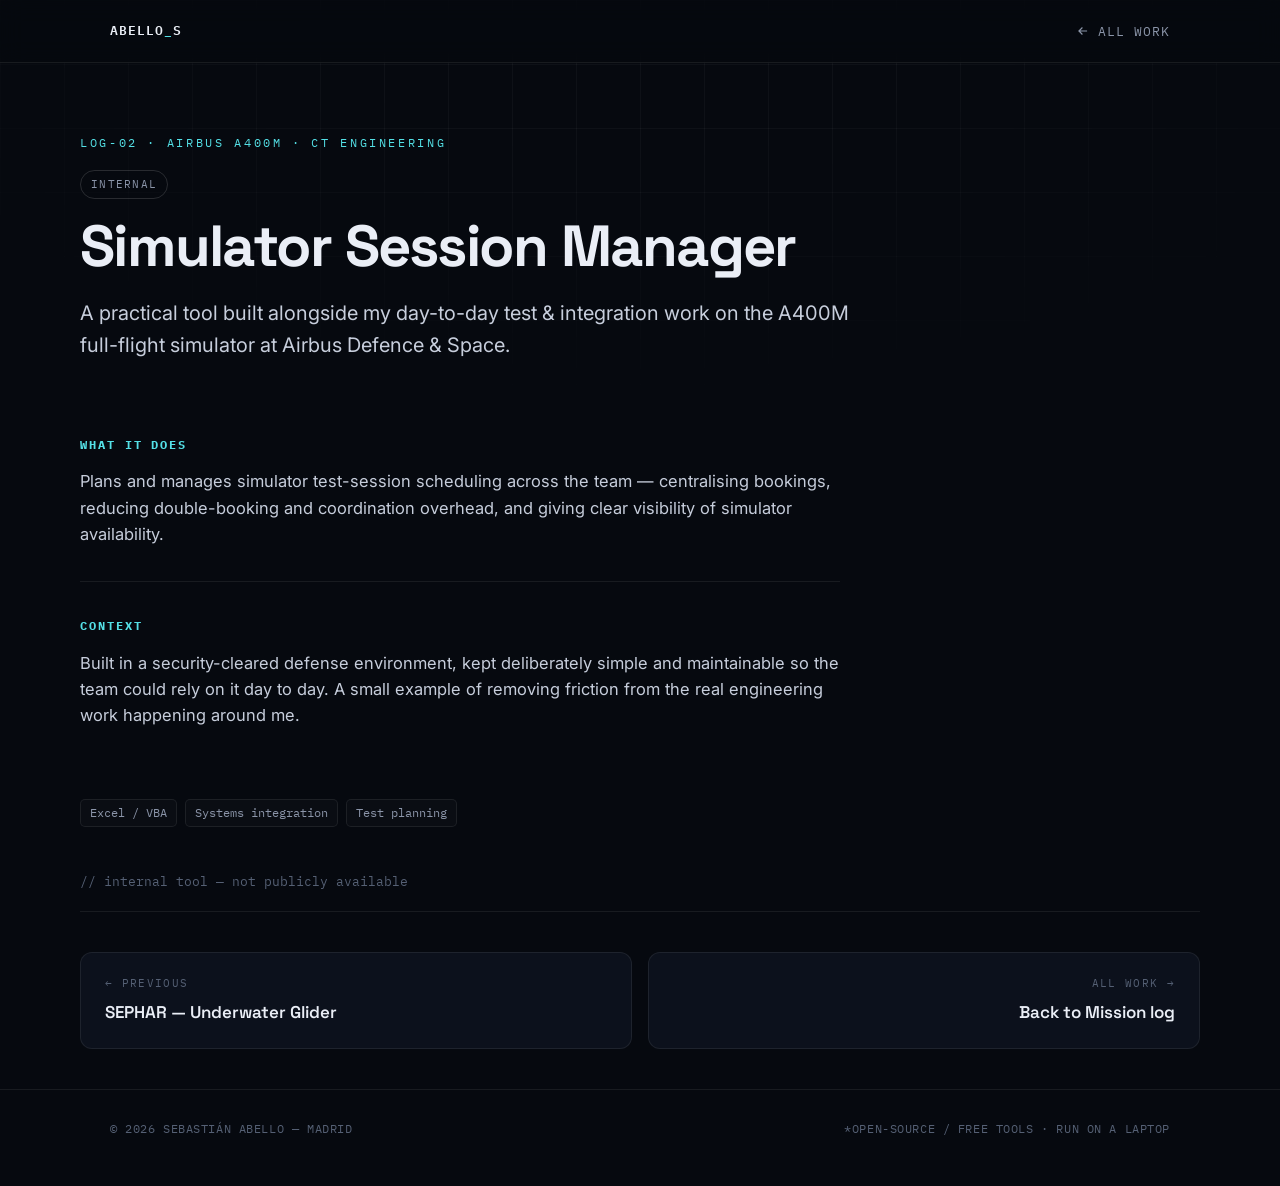
==== a400m-session-manager.html @ 8b0d1cc4 "V1.1 Quitar Open to work y actualizar datos de contacto." ====
<!DOCTYPE html>
<html lang="en">
<head>
<meta charset="UTF-8" />
<meta name="viewport" content="width=device-width, initial-scale=1.0" />
<title>Simulator Session Manager · Sebastián Abello</title>
<meta name="description" content="An internal tool for planning and managing A400M full-flight simulator test-session scheduling." />
<link rel="preconnect" href="https://fonts.googleapis.com" />
<link rel="preconnect" href="https://fonts.gstatic.com" crossorigin />
<link href="https://fonts.googleapis.com/css2?family=IBM+Plex+Mono:wght@400;500;600&family=Inter:wght@400;500;600&family=Space+Grotesk:wght@500;600;700&display=swap" rel="stylesheet" />
<link rel="stylesheet" href="style.css" />
</head>
<body>

<header class="bar">
  <div class="wrap">
    <a class="brand" href="index.html">ABELLO<b>_</b>S</a>
    <a class="back-link" href="index.html#work">
      <svg viewBox="0 0 24 24" fill="none" stroke="currentColor" stroke-width="2"><path d="M19 12H5M11 6l-6 6 6 6"/></svg>All work
    </a>
  </div>
</header>

<main>
<div class="pp wrap">
  <span class="eyebrow">LOG-02 · Airbus A400M · CT Engineering</span>
  <span class="badge int pp-badge">Internal</span>
  <h1>Simulator Session Manager</h1>
  <p class="pp-lead">A practical tool built alongside my day-to-day test &amp; integration work on the A400M full-flight simulator at Airbus Defence &amp; Space.</p>

  <div class="pp-body">
    <div class="pp-sec">
      <h4>What it does</h4>
      <p>Plans and manages simulator test-session scheduling across the team — centralising bookings, reducing double-booking and coordination overhead, and giving clear visibility of simulator availability.</p>
    </div>
    <div class="pp-sec">
      <h4>Context</h4>
      <p>Built in a security-cleared defense environment, kept deliberately simple and maintainable so the team could rely on it day to day. A small example of removing friction from the real engineering work happening around me.</p>
    </div>
  </div>

  <div class="pp-stack">
    <span class="chip">Excel / VBA</span><span class="chip">Systems integration</span><span class="chip">Test planning</span>
  </div>

  <div class="pp-actions">
    <span class="pp-note">// internal tool — not publicly available</span>
  </div>

  <div class="pp-nav">
    <a href="sephar.html"><div class="dir">← Previous</div><div class="nm">SEPHAR — Underwater Glider</div></a>
    <a class="next" href="index.html#work"><div class="dir">All work →</div><div class="nm">Back to Mission log</div></a>
  </div>
</div>
</main>

<footer>
  <div class="wrap"><span>© 2026 SEBASTIÁN ABELLO — MADRID</span><span>*OPEN-SOURCE / FREE TOOLS · RUN ON A LAPTOP</span></div>
</footer>

<script src="app.js"></script>
</body>
</html>
---- style.css ----
:root{
  --void:#06090F;--panel:#0C111C;--panel-2:#111827;
  --ink:#EAEEF6;--muted:#8B95A9;--faint:#556074;
  --line:rgba(255,255,255,0.075);--line-2:rgba(255,255,255,0.14);
  --cyan:#54E0E6;--cyan-dim:#2C9DA3;--cyan-soft:rgba(84,224,230,0.10);--amber:#F2B45C;
  --disp:'Space Grotesk',sans-serif;--body:'Inter',system-ui,sans-serif;--mono:'IBM Plex Mono',ui-monospace,monospace;
  --maxw:1120px;
}
*{box-sizing:border-box;}
html{scroll-behavior:smooth;}
body{margin:0;background:var(--void);color:var(--ink);font-family:var(--body);line-height:1.6;-webkit-font-smoothing:antialiased;overflow-x:hidden;}
a{color:inherit;}
::selection{background:var(--cyan);color:#04121a;}
:focus-visible{outline:2px solid var(--cyan);outline-offset:3px;}
.wrap{max-width:var(--maxw);margin:0 auto;padding:0 30px;}
.eyebrow{font-family:var(--mono);font-size:12px;letter-spacing:0.22em;text-transform:uppercase;color:var(--cyan);}

body::before{content:"";position:fixed;inset:0;z-index:0;pointer-events:none;
  background-image:linear-gradient(var(--line) 1px,transparent 1px),linear-gradient(90deg,var(--line) 1px,transparent 1px);
  background-size:64px 64px;
  -webkit-mask-image:radial-gradient(ellipse 90% 60% at 50% 0%,#000 25%,transparent 78%);
  mask-image:radial-gradient(ellipse 90% 60% at 50% 0%,#000 25%,transparent 78%);opacity:0.5;}
main,header,footer{position:relative;z-index:1;}

/* top bar */
header.bar{position:sticky;top:0;z-index:30;background:rgba(6,9,15,0.72);backdrop-filter:blur(12px);border-bottom:1px solid var(--line);}
.bar .wrap{display:flex;align-items:center;justify-content:space-between;height:62px;gap:16px;}
.brand{font-family:var(--mono);font-size:13px;font-weight:600;letter-spacing:0.08em;color:var(--ink);text-decoration:none;}
.brand b{color:var(--cyan);}
.bar nav{margin-left:auto;}
.bar nav a{font-family:var(--mono);font-size:12.5px;letter-spacing:0.08em;text-transform:uppercase;text-decoration:none;color:var(--muted);margin-left:26px;transition:color .15s;}
.bar nav a:hover{color:var(--ink);}
.status-pill{display:inline-flex;align-items:center;gap:8px;font-family:var(--mono);font-size:11px;letter-spacing:0.12em;text-transform:uppercase;color:var(--cyan);border:1px solid var(--cyan-dim);border-radius:100px;padding:5px 11px;}
.status-pill i{width:6px;height:6px;border-radius:50%;background:var(--cyan);animation:pulse 2.4s infinite;}
@keyframes pulse{0%{box-shadow:0 0 0 0 rgba(84,224,230,.5);}70%{box-shadow:0 0 0 7px rgba(84,224,230,0);}100%{box-shadow:0 0 0 0 rgba(84,224,230,0);}}
@media(max-width:680px){.bar nav{display:none;}}
.back-link{font-family:var(--mono);font-size:12.5px;letter-spacing:0.08em;text-transform:uppercase;text-decoration:none;color:var(--muted);display:inline-flex;align-items:center;gap:8px;transition:color .15s;}
.back-link:hover{color:var(--cyan);}
.back-link svg{width:14px;height:14px;}

/* hero */
.hero{position:relative;min-height:clamp(560px,82vh,780px);display:flex;align-items:center;border-bottom:1px solid var(--line);overflow:hidden;}
#traj{position:absolute;inset:-30px;width:calc(100% + 60px);height:calc(100% + 60px);z-index:0;transition:transform .18s ease-out;}
.hero .wrap{position:relative;z-index:2;width:100%;padding:60px 30px;}
.hero .eyebrow{display:block;margin-bottom:24px;}
.hero h1{font-family:var(--disp);font-weight:700;letter-spacing:-0.03em;font-size:clamp(48px,9vw,112px);line-height:0.92;margin:0 0 24px;}
.hero h1 .l2{color:var(--muted);}
.hero .role{font-size:clamp(16px,2.2vw,20px);color:var(--muted);max-width:50ch;margin:0 0 30px;}
.hero .role b{color:var(--ink);font-weight:600;}
.readout{display:flex;flex-wrap:wrap;gap:0 34px;margin:0 0 34px;border-top:1px solid var(--line);padding-top:18px;max-width:640px;}
.ro{padding:2px 0;}
.ro .k{font-family:var(--mono);font-size:10.5px;letter-spacing:0.14em;text-transform:uppercase;color:var(--faint);}
.ro .v{font-family:var(--mono);font-size:17px;font-weight:500;color:var(--cyan);min-width:6ch;display:inline-block;}
.cta{display:flex;flex-wrap:wrap;gap:12px;}
.btn{display:inline-flex;align-items:center;gap:8px;font-family:var(--mono);font-weight:500;font-size:13px;letter-spacing:0.05em;text-transform:uppercase;text-decoration:none;padding:12px 20px;border-radius:7px;border:1px solid var(--line-2);color:var(--ink);background:rgba(255,255,255,0.02);transition:border-color .16s,background .16s,transform .16s;cursor:pointer;}
.btn:hover{border-color:var(--cyan);transform:translateY(-1px);}
.btn.primary{background:var(--cyan);color:#04121a;border-color:var(--cyan);font-weight:600;}
.btn.primary:hover{background:#6cebf0;}
.btn svg{width:15px;height:15px;}

/* sections */
section{padding:88px 0;border-bottom:1px solid var(--line);}
.sec-head{display:flex;align-items:center;gap:16px;margin-bottom:44px;}
.sec-head .tag{font-family:var(--mono);font-size:12px;color:var(--cyan);letter-spacing:0.1em;}
.sec-head h2{font-family:var(--disp);font-weight:600;font-size:clamp(26px,3.4vw,38px);letter-spacing:-0.02em;margin:0;}
.sec-head .rule{flex:1;height:1px;background:var(--line);}
.reveal{opacity:0;transform:translateY(18px);transition:opacity .7s ease,transform .7s ease;}
.reveal.in{opacity:1;transform:none;}

/* about */
.about-grid{display:grid;grid-template-columns:1.15fr .85fr;gap:52px;}
@media(max-width:800px){.about-grid{grid-template-columns:1fr;gap:32px;}}
.about-grid p{font-size:17px;color:#C7CEDC;margin:0 0 18px;}
.about-grid p:last-child{margin:0;}
.about-grid p b{color:var(--ink);}
.sys{border:1px solid var(--line);border-radius:12px;background:var(--panel);overflow:hidden;}
.sys .sys-h{font-family:var(--mono);font-size:11px;letter-spacing:0.14em;text-transform:uppercase;color:var(--faint);padding:12px 18px;border-bottom:1px solid var(--line);}
.sys dl{margin:0;padding:6px 18px 14px;}
.sys .row{display:flex;justify-content:space-between;gap:14px;padding:11px 0;border-bottom:1px solid var(--line);}
.sys .row:last-child{border-bottom:none;}
.sys dt{font-family:var(--mono);font-size:11px;letter-spacing:0.08em;text-transform:uppercase;color:var(--faint);}
.sys dd{margin:0;text-align:right;font-size:14px;color:var(--ink);font-weight:500;}
.sys dd .amber{color:var(--amber);}

/* filters */
.filters{display:flex;flex-wrap:wrap;gap:8px;margin:-16px 0 30px;}
.chip-btn{font-family:var(--mono);font-size:11.5px;letter-spacing:0.1em;text-transform:uppercase;color:var(--muted);border:1px solid var(--line);background:transparent;border-radius:100px;padding:7px 15px;cursor:pointer;transition:.15s;}
.chip-btn:hover{color:var(--ink);border-color:var(--line-2);}
.chip-btn.active{color:#04121a;background:var(--cyan);border-color:var(--cyan);font-weight:600;}

/* project cards (real links) */
.log{display:block;text-decoration:none;color:inherit;border:1px solid var(--line);border-radius:14px;background:var(--panel);margin-bottom:20px;overflow:hidden;transition:border-color .18s,background .18s,transform .18s,box-shadow .18s;position:relative;}
.log:hover{border-color:var(--cyan-dim);background:var(--panel-2);transform:translateY(-2px);box-shadow:0 12px 44px -22px rgba(84,224,230,.5);}
.log.hide{display:none;}
.log.ghost{border-style:dashed;background:transparent;cursor:default;opacity:0.7;}
.log.ghost:hover{transform:none;box-shadow:none;border-color:var(--line-2);background:transparent;}
.log.ghost h3{color:var(--muted);}
.log.ghost .log-f{border-top-color:var(--line);}
.log-h{display:flex;justify-content:space-between;align-items:flex-start;gap:20px;padding:26px 30px 0;flex-wrap:wrap;}
.log-h .idx{font-family:var(--mono);font-size:12px;color:var(--cyan);letter-spacing:0.1em;}
.log-h h3{font-family:var(--disp);font-weight:600;font-size:clamp(20px,2.6vw,26px);letter-spacing:-0.01em;margin:8px 0 0;}
.badge{font-family:var(--mono);font-size:10.5px;letter-spacing:0.12em;text-transform:uppercase;padding:5px 10px;border-radius:100px;white-space:nowrap;border:1px solid transparent;}
.badge.done{color:var(--cyan);border-color:var(--cyan-dim);background:var(--cyan-soft);}
.badge.wip{color:var(--amber);border-color:rgba(242,180,92,.4);background:rgba(242,180,92,.08);}
.badge.int{color:var(--muted);border-color:var(--line-2);}
.log p.desc{color:#BFC7D6;font-size:15.5px;padding:16px 30px 0;margin:0;max-width:70ch;}
.metrics{display:flex;flex-wrap:wrap;gap:0;padding:22px 30px 0;}
.m{padding-right:30px;}
.m .v{font-family:var(--mono);font-size:22px;font-weight:600;color:var(--ink);letter-spacing:-0.01em;}
.m .v .u{color:var(--cyan);font-size:14px;}
.m .k{font-family:var(--mono);font-size:10.5px;letter-spacing:0.1em;text-transform:uppercase;color:var(--faint);margin-top:4px;}
.log-f{display:flex;justify-content:space-between;align-items:center;gap:16px;flex-wrap:wrap;padding:22px 30px 24px;margin-top:22px;border-top:1px solid var(--line);}
.stack{display:flex;flex-wrap:wrap;gap:7px;}
.chip{font-family:var(--mono);font-size:11.5px;color:var(--muted);border:1px solid var(--line);border-radius:5px;padding:4px 9px;background:rgba(255,255,255,0.02);}
.open-cue{font-family:var(--mono);font-size:12.5px;letter-spacing:0.06em;text-transform:uppercase;color:var(--cyan);display:inline-flex;align-items:center;gap:7px;white-space:nowrap;}
.open-cue svg{width:14px;height:14px;transition:transform .18s;}
.log:hover .open-cue svg{transform:translateX(3px);}

/* contact */
#contact{border-bottom:none;}
.c-grid{display:grid;grid-template-columns:1.1fr 1fr;gap:52px;align-items:start;}
@media(max-width:800px){.c-grid{grid-template-columns:1fr;gap:30px;}}
.c-grid h2{font-family:var(--disp);font-weight:700;font-size:clamp(30px,4.6vw,48px);letter-spacing:-0.03em;line-height:1;margin:0 0 18px;}
.c-grid h2 .cy{color:var(--cyan);}
.c-grid p{color:var(--muted);font-size:17px;margin:0;max-width:38ch;}
.links{border-top:1px solid var(--line);}
.lrow{display:flex;justify-content:space-between;align-items:center;padding:17px 0;border-bottom:1px solid var(--line);text-decoration:none;transition:padding-left .16s;}
.lrow:hover{padding-left:8px;}
.lrow .k{font-family:var(--disp);font-weight:600;font-size:17px;}
.lrow .v{font-family:var(--mono);font-size:12.5px;color:var(--muted);}
.lrow:hover .v{color:var(--cyan);}

footer{padding:30px 0 48px;border-top:1px solid var(--line);}
footer .wrap{display:flex;justify-content:space-between;gap:14px;flex-wrap:wrap;font-family:var(--mono);font-size:11.5px;color:var(--faint);letter-spacing:0.05em;}

/* ---------- project detail page ---------- */
.pp{padding:70px 0 40px;}
.pp .eyebrow{display:block;margin-bottom:18px;}
.pp-badge{margin-bottom:18px;display:inline-block;}
.pp h1{font-family:var(--disp);font-weight:700;font-size:clamp(32px,5.5vw,58px);letter-spacing:-0.03em;line-height:1;margin:0 0 22px;max-width:20ch;}
.pp-lead{font-size:clamp(17px,2.2vw,20px);color:#C7CEDC;max-width:60ch;margin:0 0 40px;}
.pp-specs{display:grid;grid-template-columns:repeat(6,1fr);gap:1px;background:var(--line);border:1px solid var(--line);border-radius:12px;overflow:hidden;margin:0 0 50px;}
@media(max-width:820px){.pp-specs{grid-template-columns:repeat(3,1fr);}}
@media(max-width:460px){.pp-specs{grid-template-columns:repeat(2,1fr);}}
.pp-spec{background:var(--panel);padding:18px 16px;}
.pp-spec .v{font-family:var(--mono);font-size:20px;font-weight:600;color:var(--ink);letter-spacing:-0.01em;}
.pp-spec .v .u{color:var(--cyan);font-size:13px;}
.pp-spec .k{font-family:var(--mono);font-size:10px;letter-spacing:0.08em;text-transform:uppercase;color:var(--faint);margin-top:5px;}
.pp-body{display:grid;grid-template-columns:1fr;gap:0;max-width:760px;}
.pp-sec{padding:34px 0;border-top:1px solid var(--line);}
.pp-sec:first-child{border-top:none;}
.pp-sec h4{font-family:var(--mono);font-size:12px;letter-spacing:0.16em;text-transform:uppercase;color:var(--cyan);margin:0 0 14px;}
.pp-sec p{font-size:16.5px;color:#C6CDDB;margin:0;}
.pp-sec ul{margin:0;padding:0;list-style:none;}
.pp-sec li{font-size:16px;color:#C6CDDB;padding:11px 0 11px 24px;position:relative;border-bottom:1px solid var(--line);}
.pp-sec li:last-child{border-bottom:none;}
.pp-sec li::before{content:"▸";position:absolute;left:0;color:var(--cyan);}
.pp-stack{display:flex;flex-wrap:wrap;gap:8px;margin:36px 0 0;}
.pp-actions{display:flex;flex-wrap:wrap;gap:12px;margin:44px 0 0;align-items:center;}
.pp-note{font-family:var(--mono);font-size:12.5px;color:var(--faint);}

/* prev / next nav */
.pp-nav{display:grid;grid-template-columns:1fr 1fr;gap:16px;border-top:1px solid var(--line);margin-top:20px;padding-top:40px;}
@media(max-width:640px){.pp-nav{grid-template-columns:1fr;}}
.pp-nav a{text-decoration:none;border:1px solid var(--line);border-radius:12px;padding:22px 24px;background:var(--panel);transition:border-color .16s,background .16s;}
.pp-nav a:hover{border-color:var(--cyan-dim);background:var(--panel-2);}
.pp-nav .dir{font-family:var(--mono);font-size:11px;letter-spacing:0.12em;text-transform:uppercase;color:var(--faint);}
.pp-nav .nm{font-family:var(--disp);font-weight:600;font-size:17px;margin-top:6px;color:var(--ink);}
.pp-nav .next{text-align:right;}

@media(prefers-reduced-motion:reduce){
  *{animation:none!important;transition:none!important;scroll-behavior:auto!important;}
  .reveal{opacity:1;transform:none;}
}
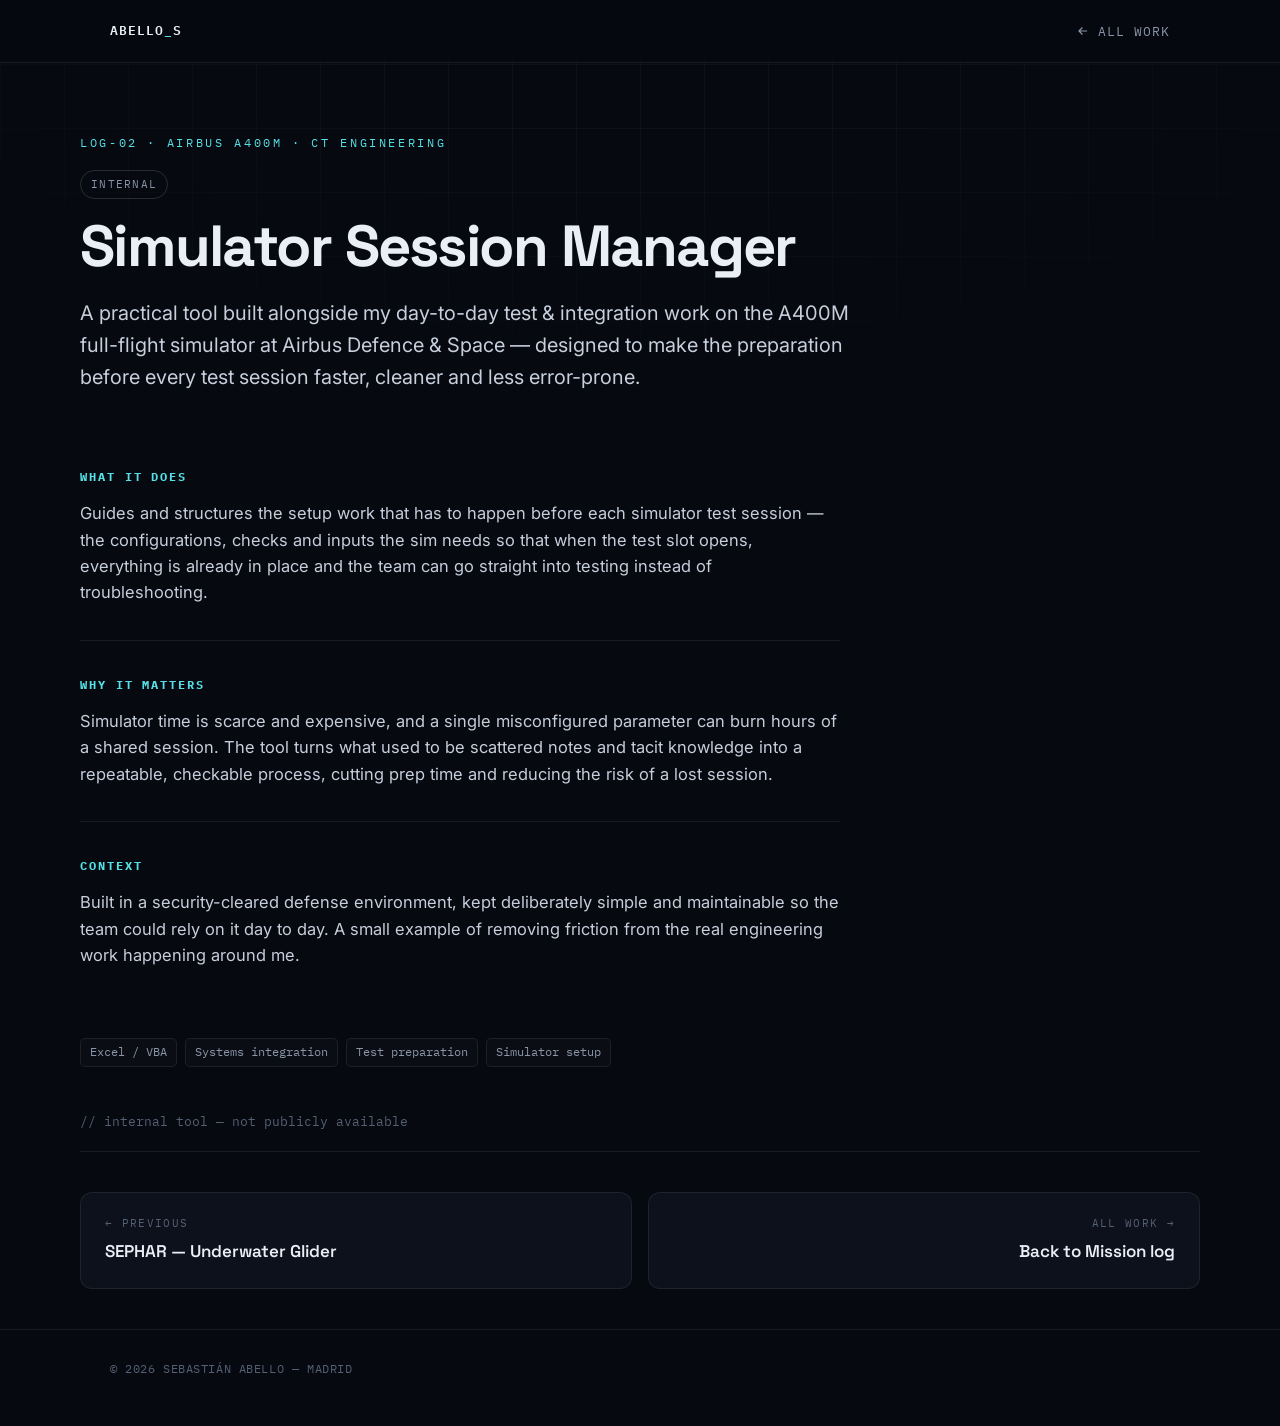
==== commit 2e62ea65: "V1.4 Actualizacion de proyecto Simulator Manager" ====
--- a/a400m-session-manager.html
+++ b/a400m-session-manager.html
@@ -4,7 +4,7 @@
 <meta charset="UTF-8" />
 <meta name="viewport" content="width=device-width, initial-scale=1.0" />
 <title>Simulator Session Manager · Sebastián Abello</title>
-<meta name="description" content="An internal tool for planning and managing A400M full-flight simulator test-session scheduling." />
+<meta name="description" content="Internal tool that streamlines the preparation and setup of A400M full-flight simulator test sessions, so every configuration is right before the test window opens." />
 <link rel="preconnect" href="https://fonts.googleapis.com" />
 <link rel="preconnect" href="https://fonts.gstatic.com" crossorigin />
 <link href="https://fonts.googleapis.com/css2?family=IBM+Plex+Mono:wght@400;500;600&family=Inter:wght@400;500;600&family=Space+Grotesk:wght@500;600;700&display=swap" rel="stylesheet" />
@@ -26,12 +26,16 @@
   <span class="eyebrow">LOG-02 · Airbus A400M · CT Engineering</span>
   <span class="badge int pp-badge">Internal</span>
   <h1>Simulator Session Manager</h1>
-  <p class="pp-lead">A practical tool built alongside my day-to-day test &amp; integration work on the A400M full-flight simulator at Airbus Defence &amp; Space.</p>
+  <p class="pp-lead">A practical tool built alongside my day-to-day test &amp; integration work on the A400M full-flight simulator at Airbus Defence &amp; Space — designed to make the preparation before every test session faster, cleaner and less error-prone.</p>
 
   <div class="pp-body">
     <div class="pp-sec">
       <h4>What it does</h4>
-      <p>Plans and manages simulator test-session scheduling across the team — centralising bookings, reducing double-booking and coordination overhead, and giving clear visibility of simulator availability.</p>
+      <p>Guides and structures the setup work that has to happen before each simulator test session — the configurations, checks and inputs the sim needs so that when the test slot opens, everything is already in place and the team can go straight into testing instead of troubleshooting.</p>
+    </div>
+    <div class="pp-sec">
+      <h4>Why it matters</h4>
+      <p>Simulator time is scarce and expensive, and a single misconfigured parameter can burn hours of a shared session. The tool turns what used to be scattered notes and tacit knowledge into a repeatable, checkable process, cutting prep time and reducing the risk of a lost session.</p>
     </div>
     <div class="pp-sec">
       <h4>Context</h4>
@@ -40,7 +44,7 @@
   </div>
 
   <div class="pp-stack">
-    <span class="chip">Excel / VBA</span><span class="chip">Systems integration</span><span class="chip">Test planning</span>
+    <span class="chip">Excel / VBA</span><span class="chip">Systems integration</span><span class="chip">Test preparation</span><span class="chip">Simulator setup</span>
   </div>
 
   <div class="pp-actions">
@@ -55,7 +59,7 @@
 </main>
 
 <footer>
-  <div class="wrap"><span>© 2026 SEBASTIÁN ABELLO — MADRID</span><span>*OPEN-SOURCE / FREE TOOLS · RUN ON A LAPTOP</span></div>
+  <div class="wrap"><span>© 2026 SEBASTIÁN ABELLO — MADRID</span></div>
 </footer>
 
 <script src="app.js"></script>
--- a/style.css
+++ b/style.css
@@ -139,7 +139,7 @@
 .pp-badge{margin-bottom:18px;display:inline-block;}
 .pp h1{font-family:var(--disp);font-weight:700;font-size:clamp(32px,5.5vw,58px);letter-spacing:-0.03em;line-height:1;margin:0 0 22px;max-width:20ch;}
 .pp-lead{font-size:clamp(17px,2.2vw,20px);color:#C7CEDC;max-width:60ch;margin:0 0 40px;}
-.pp-specs{display:grid;grid-template-columns:repeat(6,1fr);gap:1px;background:var(--line);border:1px solid var(--line);border-radius:12px;overflow:hidden;margin:0 0 50px;}
+.pp-specs{display:grid;grid-template-columns:repeat(5,1fr);gap:1px;background:var(--line);border:1px solid var(--line);border-radius:12px;overflow:hidden;margin:0 0 50px;}
 @media(max-width:820px){.pp-specs{grid-template-columns:repeat(3,1fr);}}
 @media(max-width:460px){.pp-specs{grid-template-columns:repeat(2,1fr);}}
 .pp-spec{background:var(--panel);padding:18px 16px;}
@@ -155,6 +155,12 @@
 .pp-sec li{font-size:16px;color:#C6CDDB;padding:11px 0 11px 24px;position:relative;border-bottom:1px solid var(--line);}
 .pp-sec li:last-child{border-bottom:none;}
 .pp-sec li::before{content:"▸";position:absolute;left:0;color:var(--cyan);}
+.pp-figure{display:block;width:100%;max-width:760px;margin:0 0 40px;padding:0;border:1px solid var(--line);border-radius:14px;overflow:hidden;background:var(--panel);font-size:0;line-height:0;}
+.pp-figure-img{display:block;width:100%;margin:0;padding:0;background:#EEF1F5;font-size:0;line-height:0;}
+.pp-figure-img img{display:block;width:100%;max-width:100%;height:auto;margin:0;padding:0;border:0;}
+.pp-figure-cap{display:block;width:100%;box-sizing:border-box;font-family:var(--mono);font-size:11px;line-height:1.5;letter-spacing:0.14em;text-transform:uppercase;color:var(--faint);padding:12px 18px;background:var(--panel);border-top:1px solid var(--line);}
+.pp-figure-cap b{color:var(--cyan);font-weight:500;margin-right:8px;}
+.pp-sec .pp-figure{margin-top:20px;}
 .pp-stack{display:flex;flex-wrap:wrap;gap:8px;margin:36px 0 0;}
 .pp-actions{display:flex;flex-wrap:wrap;gap:12px;margin:44px 0 0;align-items:center;}
 .pp-note{font-family:var(--mono);font-size:12.5px;color:var(--faint);}
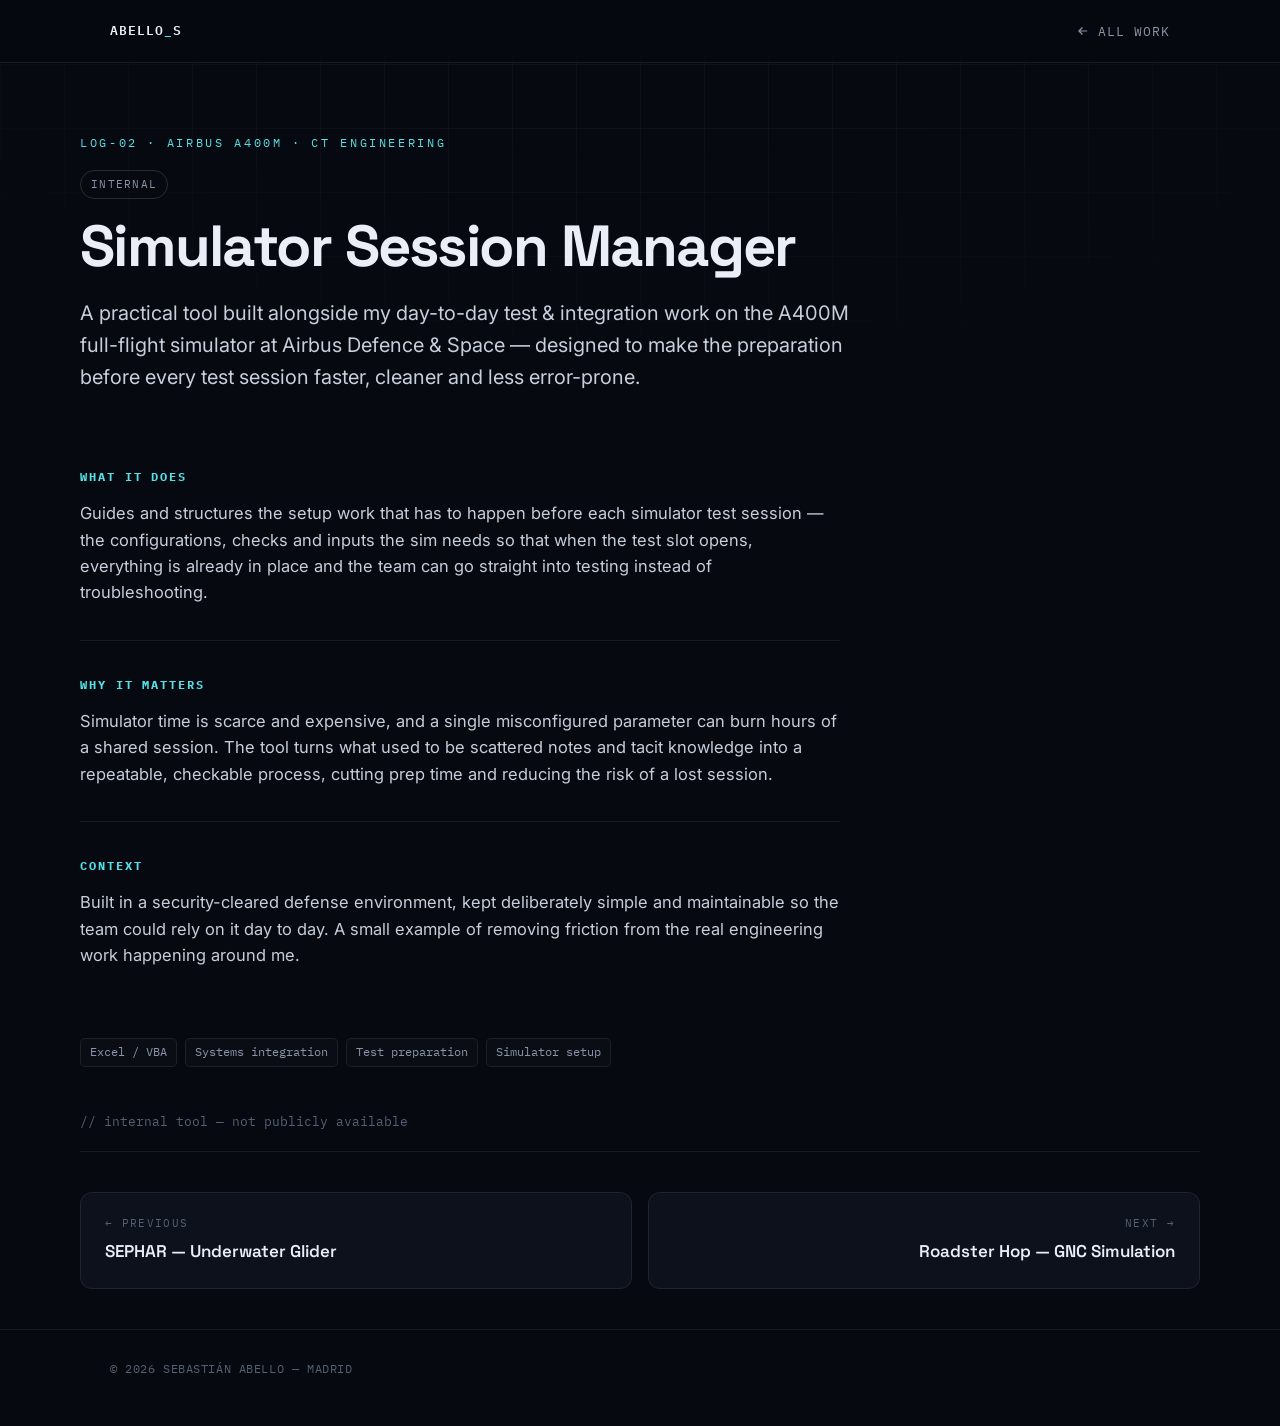
==== commit aab0a4e2: "Add Roadster Hop project" ====
--- a/a400m-session-manager.html
+++ b/a400m-session-manager.html
@@ -53,7 +53,7 @@
 
   <div class="pp-nav">
     <a href="sephar.html"><div class="dir">← Previous</div><div class="nm">SEPHAR — Underwater Glider</div></a>
-    <a class="next" href="index.html#work"><div class="dir">All work →</div><div class="nm">Back to Mission log</div></a>
+    <a class="next" href="roadster-hop.html"><div class="dir">Next →</div><div class="nm">Roadster Hop — GNC Simulation</div></a>
   </div>
 </div>
 </main>
--- a/style.css
+++ b/style.css
@@ -161,6 +161,8 @@
 .pp-figure-cap{display:block;width:100%;box-sizing:border-box;font-family:var(--mono);font-size:11px;line-height:1.5;letter-spacing:0.14em;text-transform:uppercase;color:var(--faint);padding:12px 18px;background:var(--panel);border-top:1px solid var(--line);}
 .pp-figure-cap b{color:var(--cyan);font-weight:500;margin-right:8px;}
 .pp-sec .pp-figure{margin-top:20px;}
+.pp-figure-img.dark{background:#000;}
+.pp-figure-img video{display:block;width:100%;height:auto;margin:0;padding:0;border:0;}
 .pp-stack{display:flex;flex-wrap:wrap;gap:8px;margin:36px 0 0;}
 .pp-actions{display:flex;flex-wrap:wrap;gap:12px;margin:44px 0 0;align-items:center;}
 .pp-note{font-family:var(--mono);font-size:12.5px;color:var(--faint);}
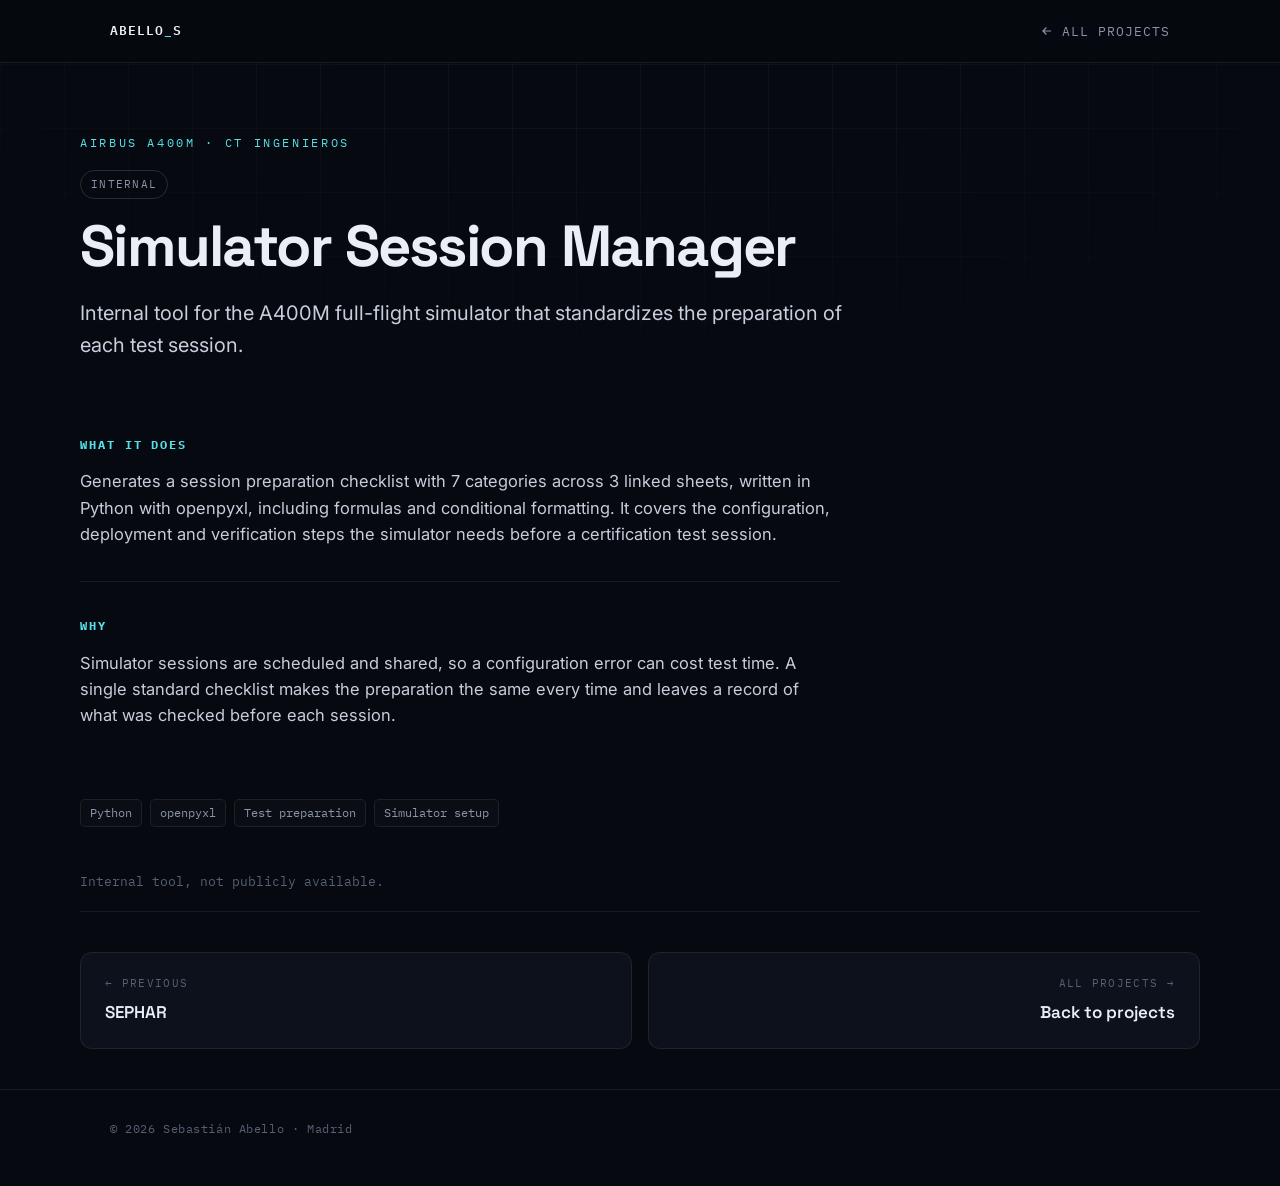
==== commit 80672746: "Rewrite site copy, add openLodestar, updated CV, full-width hero media" ====
--- a/a400m-session-manager.html
+++ b/a400m-session-manager.html
@@ -4,62 +4,58 @@
 <meta charset="UTF-8" />
 <meta name="viewport" content="width=device-width, initial-scale=1.0" />
 <title>Simulator Session Manager · Sebastián Abello</title>
-<meta name="description" content="Internal tool that streamlines the preparation and setup of A400M full-flight simulator test sessions, so every configuration is right before the test window opens." />
+<meta name="description" content="Internal Python tool that standardizes the preparation of A400M full-flight simulator test sessions." />
 <link rel="preconnect" href="https://fonts.googleapis.com" />
 <link rel="preconnect" href="https://fonts.gstatic.com" crossorigin />
 <link href="https://fonts.googleapis.com/css2?family=IBM+Plex+Mono:wght@400;500;600&family=Inter:wght@400;500;600&family=Space+Grotesk:wght@500;600;700&display=swap" rel="stylesheet" />
-<link rel="stylesheet" href="style.css" />
+<link rel="stylesheet" href="style.css?v=11" />
 </head>
 <body>
 
 <header class="bar">
   <div class="wrap">
     <a class="brand" href="index.html">ABELLO<b>_</b>S</a>
-    <a class="back-link" href="index.html#work">
-      <svg viewBox="0 0 24 24" fill="none" stroke="currentColor" stroke-width="2"><path d="M19 12H5M11 6l-6 6 6 6"/></svg>All work
+    <a class="back-link" href="index.html#projects">
+      <svg viewBox="0 0 24 24" fill="none" stroke="currentColor" stroke-width="2"><path d="M19 12H5M11 6l-6 6 6 6"/></svg>All projects
     </a>
   </div>
 </header>
 
 <main>
 <div class="pp wrap">
-  <span class="eyebrow">LOG-02 · Airbus A400M · CT Engineering</span>
+  <span class="eyebrow">Airbus A400M · CT Ingenieros</span>
   <span class="badge int pp-badge">Internal</span>
   <h1>Simulator Session Manager</h1>
-  <p class="pp-lead">A practical tool built alongside my day-to-day test &amp; integration work on the A400M full-flight simulator at Airbus Defence &amp; Space — designed to make the preparation before every test session faster, cleaner and less error-prone.</p>
+  <p class="pp-lead">Internal tool for the A400M full-flight simulator that standardizes the preparation of each test session.</p>
 
   <div class="pp-body">
     <div class="pp-sec">
       <h4>What it does</h4>
-      <p>Guides and structures the setup work that has to happen before each simulator test session — the configurations, checks and inputs the sim needs so that when the test slot opens, everything is already in place and the team can go straight into testing instead of troubleshooting.</p>
+      <p>Generates a session preparation checklist with 7 categories across 3 linked sheets, written in Python with openpyxl, including formulas and conditional formatting. It covers the configuration, deployment and verification steps the simulator needs before a certification test session.</p>
     </div>
     <div class="pp-sec">
-      <h4>Why it matters</h4>
-      <p>Simulator time is scarce and expensive, and a single misconfigured parameter can burn hours of a shared session. The tool turns what used to be scattered notes and tacit knowledge into a repeatable, checkable process, cutting prep time and reducing the risk of a lost session.</p>
-    </div>
-    <div class="pp-sec">
-      <h4>Context</h4>
-      <p>Built in a security-cleared defense environment, kept deliberately simple and maintainable so the team could rely on it day to day. A small example of removing friction from the real engineering work happening around me.</p>
+      <h4>Why</h4>
+      <p>Simulator sessions are scheduled and shared, so a configuration error can cost test time. A single standard checklist makes the preparation the same every time and leaves a record of what was checked before each session.</p>
     </div>
   </div>
 
   <div class="pp-stack">
-    <span class="chip">Excel / VBA</span><span class="chip">Systems integration</span><span class="chip">Test preparation</span><span class="chip">Simulator setup</span>
+    <span class="chip">Python</span><span class="chip">openpyxl</span><span class="chip">Test preparation</span><span class="chip">Simulator setup</span>
   </div>
 
   <div class="pp-actions">
-    <span class="pp-note">// internal tool — not publicly available</span>
+    <span class="pp-note">Internal tool, not publicly available.</span>
   </div>
 
   <div class="pp-nav">
-    <a href="sephar.html"><div class="dir">← Previous</div><div class="nm">SEPHAR — Underwater Glider</div></a>
-    <a class="next" href="roadster-hop.html"><div class="dir">Next →</div><div class="nm">Roadster Hop — GNC Simulation</div></a>
+    <a href="sephar.html"><div class="dir">← Previous</div><div class="nm">SEPHAR</div></a>
+    <a class="next" href="index.html#projects"><div class="dir">All projects →</div><div class="nm">Back to projects</div></a>
   </div>
 </div>
 </main>
 
 <footer>
-  <div class="wrap"><span>© 2026 SEBASTIÁN ABELLO — MADRID</span></div>
+  <div class="wrap"><span>© 2026 Sebastián Abello · Madrid</span></div>
 </footer>
 
 <script src="app.js"></script>
--- a/style.css
+++ b/style.css
@@ -115,6 +115,13 @@
 .open-cue{font-family:var(--mono);font-size:12.5px;letter-spacing:0.06em;text-transform:uppercase;color:var(--cyan);display:inline-flex;align-items:center;gap:7px;white-space:nowrap;}
 .open-cue svg{width:14px;height:14px;transition:transform .18s;}
 .log:hover .open-cue svg{transform:translateX(3px);}
+.log.has-media{display:grid;grid-template-columns:minmax(0,1fr) 34%;}
+.log-media{border-left:1px solid var(--line);background:#000;overflow:hidden;}
+.log-media img{display:block;width:100%;height:100%;object-fit:cover;opacity:.92;transition:opacity .18s,transform .4s;}
+.log-media.light{background:#EEF1F5;}
+.log-media.light img{object-fit:contain;padding:18px;}
+.log:hover .log-media img{opacity:1;transform:scale(1.02);}
+@media(max-width:820px){.log.has-media{grid-template-columns:1fr;}.log-media{order:-1;border-left:none;border-bottom:1px solid var(--line);aspect-ratio:16/9;}}
 
 /* contact */
 #contact{border-bottom:none;}
@@ -162,6 +169,7 @@
 .pp-figure-cap b{color:var(--cyan);font-weight:500;margin-right:8px;}
 .pp-sec .pp-figure{margin-top:20px;}
 .pp-figure-img.dark{background:#000;}
+.pp-figure.wide{max-width:none;}
 .pp-figure-img video{display:block;width:100%;height:auto;margin:0;padding:0;border:0;}
 .pp-stack{display:flex;flex-wrap:wrap;gap:8px;margin:36px 0 0;}
 .pp-actions{display:flex;flex-wrap:wrap;gap:12px;margin:44px 0 0;align-items:center;}
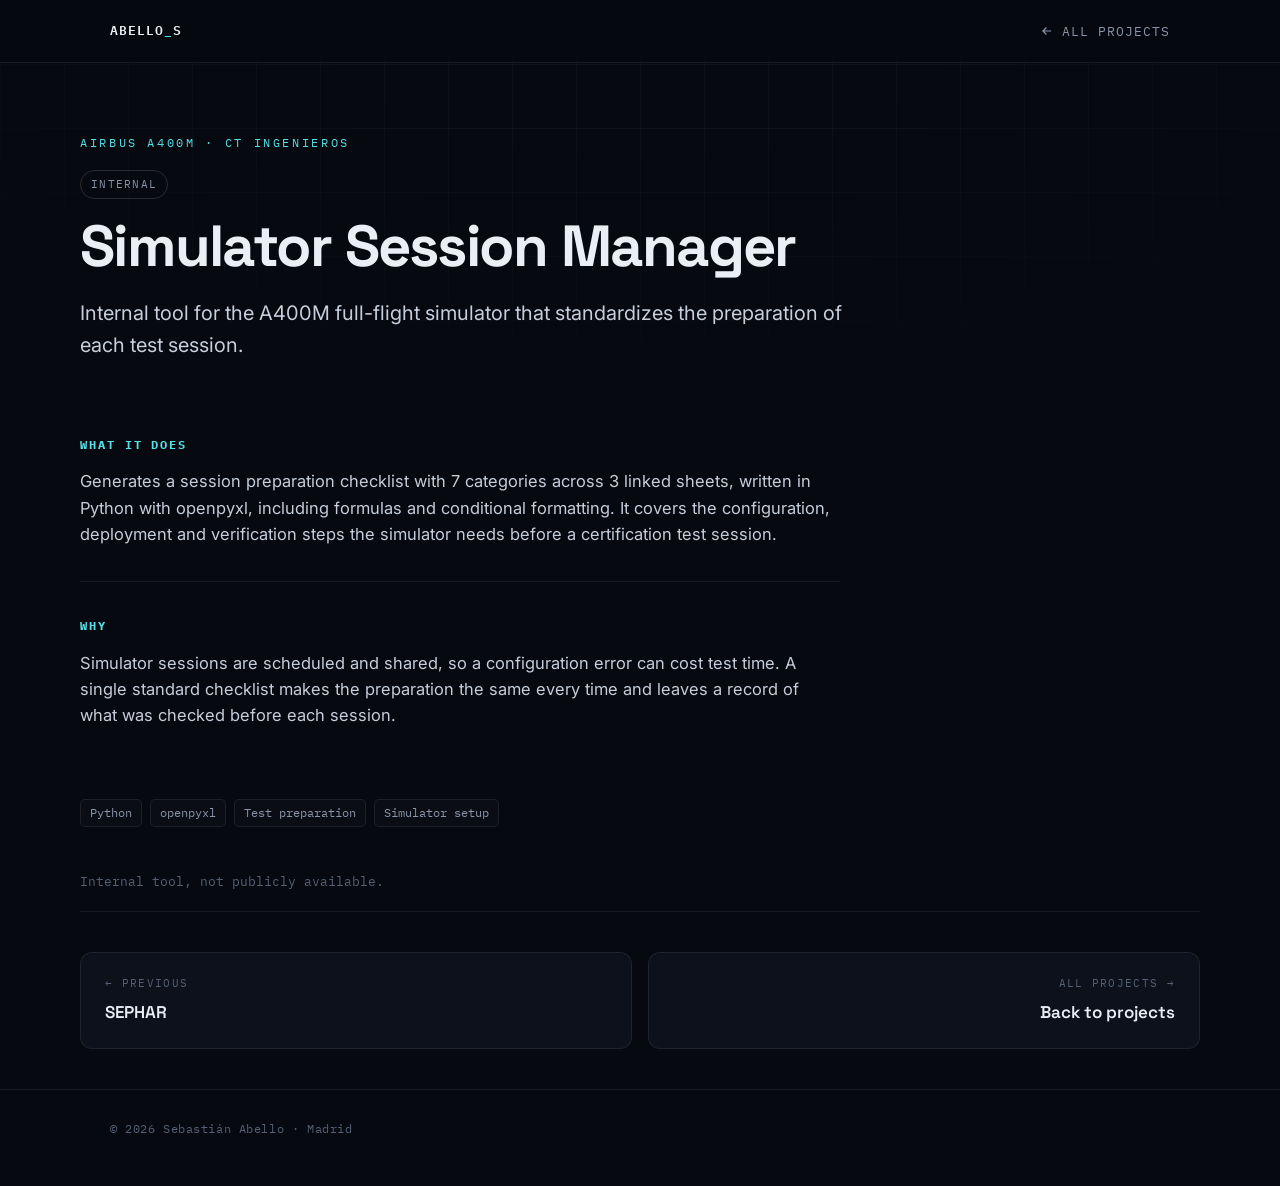
==== commit 2685706d: "SEPHAR page focused on GNC, operational mission" ====
--- a/a400m-session-manager.html
+++ b/a400m-session-manager.html
@@ -8,7 +8,7 @@
 <link rel="preconnect" href="https://fonts.googleapis.com" />
 <link rel="preconnect" href="https://fonts.gstatic.com" crossorigin />
 <link href="https://fonts.googleapis.com/css2?family=IBM+Plex+Mono:wght@400;500;600&family=Inter:wght@400;500;600&family=Space+Grotesk:wght@500;600;700&display=swap" rel="stylesheet" />
-<link rel="stylesheet" href="style.css?v=11" />
+<link rel="stylesheet" href="style.css?v=12" />
 </head>
 <body>
 
--- a/style.css
+++ b/style.css
@@ -170,6 +170,7 @@
 .pp-sec .pp-figure{margin-top:20px;}
 .pp-figure-img.dark{background:#000;}
 .pp-figure.wide{max-width:none;}
+.pp-figure-img svg.loop{display:block;width:100%;height:auto;padding:18px 10px;box-sizing:border-box;}
 .pp-figure-img video{display:block;width:100%;height:auto;margin:0;padding:0;border:0;}
 .pp-stack{display:flex;flex-wrap:wrap;gap:8px;margin:36px 0 0;}
 .pp-actions{display:flex;flex-wrap:wrap;gap:12px;margin:44px 0 0;align-items:center;}
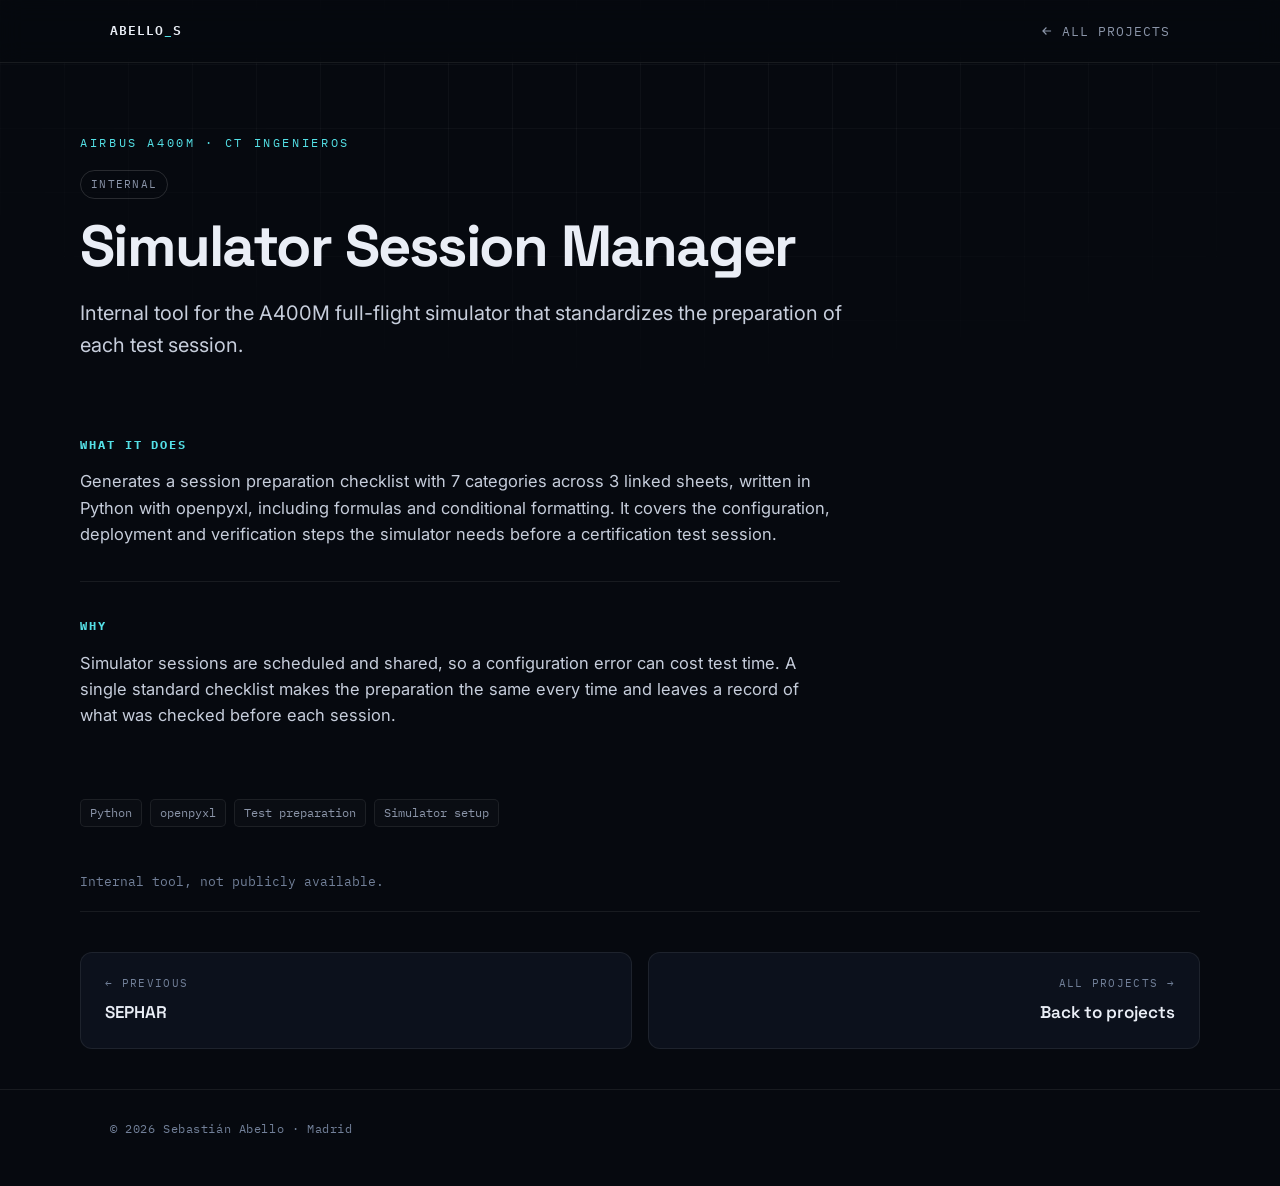
==== commit ad90c9cb: "Link previews, mobile menu, project images, other projects" ====
--- a/a400m-session-manager.html
+++ b/a400m-session-manager.html
@@ -8,7 +8,14 @@
 <link rel="preconnect" href="https://fonts.googleapis.com" />
 <link rel="preconnect" href="https://fonts.gstatic.com" crossorigin />
 <link href="https://fonts.googleapis.com/css2?family=IBM+Plex+Mono:wght@400;500;600&family=Inter:wght@400;500;600&family=Space+Grotesk:wght@500;600;700&display=swap" rel="stylesheet" />
-<link rel="stylesheet" href="style.css?v=12" />
+<link rel="icon" href="favicon.svg" type="image/svg+xml" />
+<meta property="og:type" content="website" />
+<meta property="og:title" content="Simulator Session Manager" />
+<meta property="og:description" content="Internal Python tool that standardizes the preparation of A400M simulator test sessions." />
+<meta property="og:image" content="https://sebastianabelloc.github.io/assets/og-roadster.jpg" />
+<meta property="og:url" content="https://sebastianabelloc.github.io/a400m-session-manager.html" />
+<meta name="twitter:card" content="summary_large_image" />
+<link rel="stylesheet" href="style.css?v=13" />
 </head>
 <body>
 
--- a/style.css
+++ b/style.css
@@ -1,6 +1,6 @@
 :root{
   --void:#06090F;--panel:#0C111C;--panel-2:#111827;
-  --ink:#EAEEF6;--muted:#8B95A9;--faint:#556074;
+  --ink:#EAEEF6;--muted:#8B95A9;--faint:#728099;
   --line:rgba(255,255,255,0.075);--line-2:rgba(255,255,255,0.14);
   --cyan:#54E0E6;--cyan-dim:#2C9DA3;--cyan-soft:rgba(84,224,230,0.10);--amber:#F2B45C;
   --disp:'Space Grotesk',sans-serif;--body:'Inter',system-ui,sans-serif;--mono:'IBM Plex Mono',ui-monospace,monospace;
@@ -33,7 +33,15 @@
 .status-pill{display:inline-flex;align-items:center;gap:8px;font-family:var(--mono);font-size:11px;letter-spacing:0.12em;text-transform:uppercase;color:var(--cyan);border:1px solid var(--cyan-dim);border-radius:100px;padding:5px 11px;}
 .status-pill i{width:6px;height:6px;border-radius:50%;background:var(--cyan);animation:pulse 2.4s infinite;}
 @keyframes pulse{0%{box-shadow:0 0 0 0 rgba(84,224,230,.5);}70%{box-shadow:0 0 0 7px rgba(84,224,230,0);}100%{box-shadow:0 0 0 0 rgba(84,224,230,0);}}
-@media(max-width:680px){.bar nav{display:none;}}
+.menu-btn{display:none;background:none;border:0;padding:8px;margin-left:auto;cursor:pointer;}
+.menu-btn span{display:block;width:20px;height:1.5px;background:var(--ink);margin:5px 0;transition:transform .2s;}
+@media(max-width:680px){
+  .menu-btn{display:block;}
+  .bar nav{display:none;position:absolute;top:62px;left:0;right:0;z-index:40;background:#06090F;border-bottom:1px solid var(--line);padding:8px 30px 16px;}
+  .bar nav.open{display:block;}
+  .bar nav a{display:block;margin:0;padding:12px 0;border-bottom:1px solid var(--line);}
+  .bar nav a:last-child{border-bottom:0;}
+}
 .back-link{font-family:var(--mono);font-size:12.5px;letter-spacing:0.08em;text-transform:uppercase;text-decoration:none;color:var(--muted);display:inline-flex;align-items:center;gap:8px;transition:color .15s;}
 .back-link:hover{color:var(--cyan);}
 .back-link svg{width:14px;height:14px;}
@@ -119,6 +127,10 @@
 .log-media{border-left:1px solid var(--line);background:#000;overflow:hidden;}
 .log-media img{display:block;width:100%;height:100%;object-fit:cover;opacity:.92;transition:opacity .18s,transform .4s;}
 .log-media.light{background:#EEF1F5;}
+.log-media.fit{background:#0C111C;display:flex;align-items:center;}
+.log-media.fit img{object-fit:contain;height:auto;padding:12px;}
+.log-media.sephar{background:#0f1626;}
+.log-media.sephar img{padding:0;}
 .log-media.light img{object-fit:contain;padding:18px;}
 .log:hover .log-media img{opacity:1;transform:scale(1.02);}
 @media(max-width:820px){.log.has-media{grid-template-columns:1fr;}.log-media{order:-1;border-left:none;border-bottom:1px solid var(--line);aspect-ratio:16/9;}}
@@ -189,3 +201,18 @@
   *{animation:none!important;transition:none!important;scroll-behavior:auto!important;}
   .reveal{opacity:1;transform:none;}
 }
+
+/* other projects */
+.others{margin-top:36px;border-top:1px solid var(--line);padding-top:26px;}
+.others h4{font-family:var(--mono);font-size:12px;letter-spacing:0.16em;text-transform:uppercase;color:var(--cyan);margin:0 0 10px;font-weight:500;}
+.orow{display:grid;grid-template-columns:260px 1fr auto;gap:20px;align-items:baseline;padding:14px 0;border-bottom:1px solid var(--line);}
+.orow .on{font-family:var(--disp);font-weight:600;font-size:16px;}
+.orow .od{color:#BFC7D6;font-size:15px;}
+.orow .ot{font-family:var(--mono);font-size:11.5px;color:var(--muted);white-space:nowrap;}
+@media(max-width:800px){.orow{grid-template-columns:1fr;gap:4px;}}
+/* contact */
+.contact .links{display:grid;grid-template-columns:repeat(4,1fr);gap:16px;border-top:none;}
+.contact .lrow{flex-direction:column;align-items:flex-start;gap:6px;border:1px solid var(--line);border-radius:12px;padding:20px 22px;background:var(--panel);}
+.contact .lrow:hover{padding-left:22px;border-color:var(--cyan-dim);}
+@media(max-width:900px){.contact .links{grid-template-columns:1fr 1fr;}}
+@media(max-width:520px){.contact .links{grid-template-columns:1fr;}}
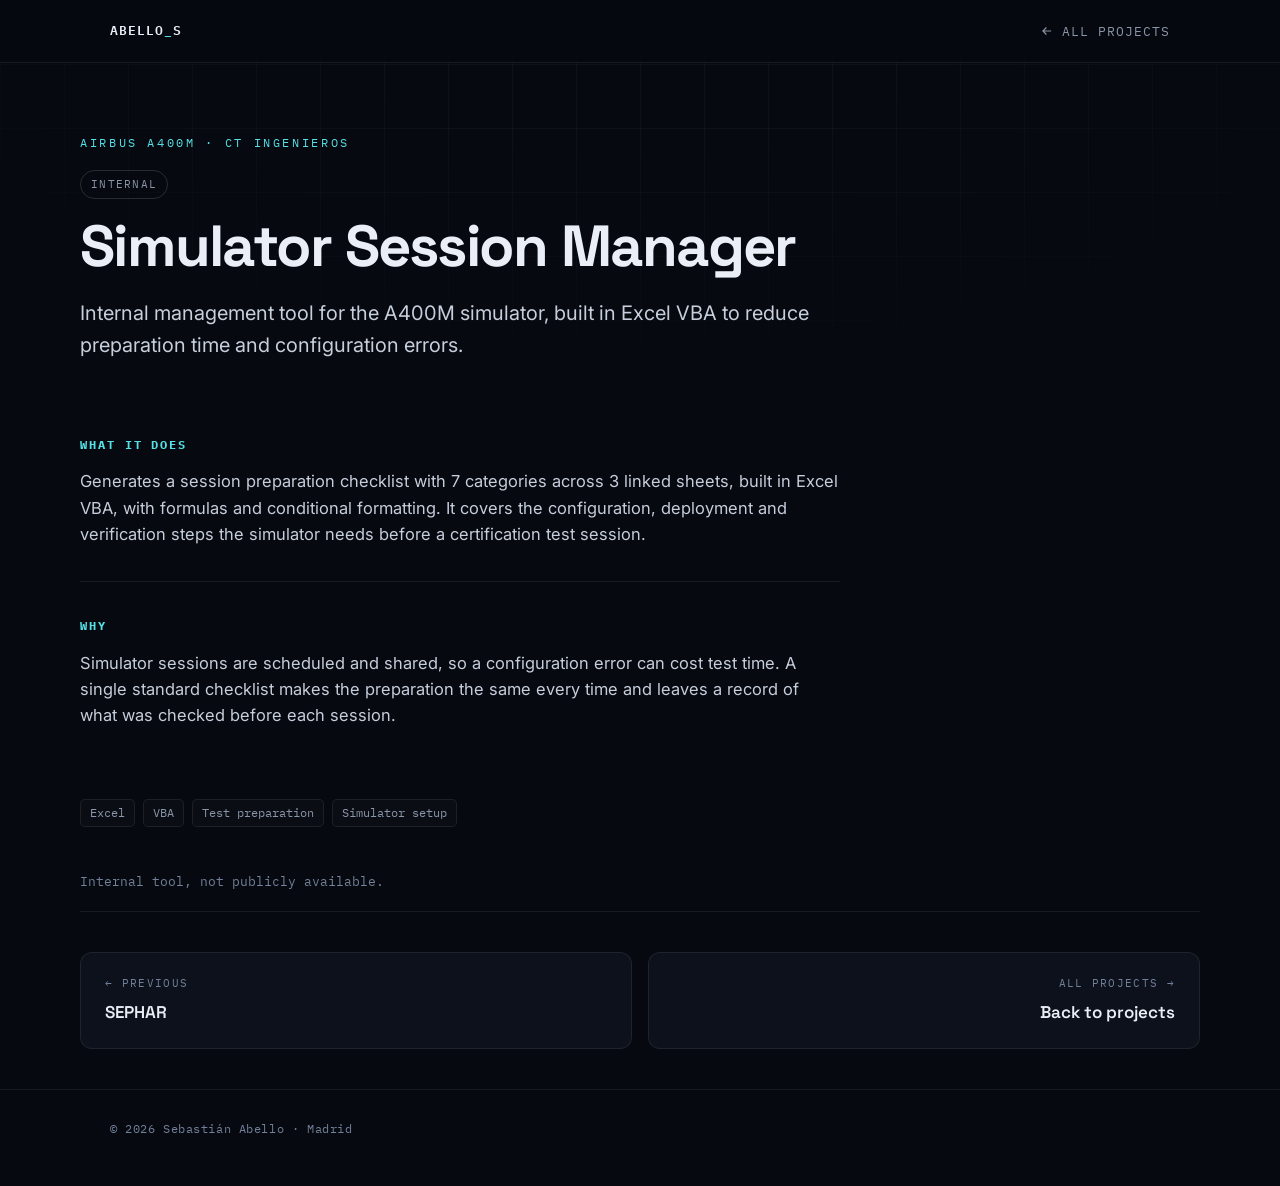
==== commit 996e254c: "Simpler project descriptions, session manager is Excel VBA" ====
--- a/a400m-session-manager.html
+++ b/a400m-session-manager.html
@@ -2,20 +2,21 @@
 <html lang="en">
 <head>
 <meta charset="UTF-8" />
+<script>document.documentElement.classList.add('js')</script>
 <meta name="viewport" content="width=device-width, initial-scale=1.0" />
 <title>Simulator Session Manager · Sebastián Abello</title>
-<meta name="description" content="Internal Python tool that standardizes the preparation of A400M full-flight simulator test sessions." />
+<meta name="description" content="Internal management tool for the A400M full-flight simulator, built in Excel VBA to reduce preparation time and configuration errors." />
 <link rel="preconnect" href="https://fonts.googleapis.com" />
 <link rel="preconnect" href="https://fonts.gstatic.com" crossorigin />
 <link href="https://fonts.googleapis.com/css2?family=IBM+Plex+Mono:wght@400;500;600&family=Inter:wght@400;500;600&family=Space+Grotesk:wght@500;600;700&display=swap" rel="stylesheet" />
 <link rel="icon" href="favicon.svg" type="image/svg+xml" />
 <meta property="og:type" content="website" />
 <meta property="og:title" content="Simulator Session Manager" />
-<meta property="og:description" content="Internal Python tool that standardizes the preparation of A400M simulator test sessions." />
+<meta property="og:description" content="Internal management tool for the A400M simulator, built in Excel VBA to reduce preparation time and configuration errors." />
 <meta property="og:image" content="https://sebastianabelloc.github.io/assets/og-roadster.jpg" />
 <meta property="og:url" content="https://sebastianabelloc.github.io/a400m-session-manager.html" />
 <meta name="twitter:card" content="summary_large_image" />
-<link rel="stylesheet" href="style.css?v=13" />
+<link rel="stylesheet" href="style.css?v=14" />
 </head>
 <body>
 
@@ -33,12 +34,12 @@
   <span class="eyebrow">Airbus A400M · CT Ingenieros</span>
   <span class="badge int pp-badge">Internal</span>
   <h1>Simulator Session Manager</h1>
-  <p class="pp-lead">Internal tool for the A400M full-flight simulator that standardizes the preparation of each test session.</p>
+  <p class="pp-lead">Internal management tool for the A400M simulator, built in Excel VBA to reduce preparation time and configuration errors.</p>
 
   <div class="pp-body">
     <div class="pp-sec">
       <h4>What it does</h4>
-      <p>Generates a session preparation checklist with 7 categories across 3 linked sheets, written in Python with openpyxl, including formulas and conditional formatting. It covers the configuration, deployment and verification steps the simulator needs before a certification test session.</p>
+      <p>Generates a session preparation checklist with 7 categories across 3 linked sheets, built in Excel VBA, with formulas and conditional formatting. It covers the configuration, deployment and verification steps the simulator needs before a certification test session.</p>
     </div>
     <div class="pp-sec">
       <h4>Why</h4>
@@ -47,7 +48,7 @@
   </div>
 
   <div class="pp-stack">
-    <span class="chip">Python</span><span class="chip">openpyxl</span><span class="chip">Test preparation</span><span class="chip">Simulator setup</span>
+    <span class="chip">Excel</span><span class="chip">VBA</span><span class="chip">Test preparation</span><span class="chip">Simulator setup</span>
   </div>
 
   <div class="pp-actions">
--- a/style.css
+++ b/style.css
@@ -47,11 +47,11 @@
 .back-link svg{width:14px;height:14px;}
 
 /* hero */
-.hero{position:relative;min-height:clamp(560px,82vh,780px);display:flex;align-items:center;border-bottom:1px solid var(--line);overflow:hidden;}
+.hero{position:relative;padding:0;min-height:clamp(440px,58vh,560px);display:flex;align-items:center;border-bottom:1px solid var(--line);overflow:hidden;}
 #traj{position:absolute;inset:-30px;width:calc(100% + 60px);height:calc(100% + 60px);z-index:0;transition:transform .18s ease-out;}
-.hero .wrap{position:relative;z-index:2;width:100%;padding:60px 30px;}
+.hero .wrap{position:relative;z-index:2;width:100%;padding:44px 30px 64px;}
 .hero .eyebrow{display:block;margin-bottom:24px;}
-.hero h1{font-family:var(--disp);font-weight:700;letter-spacing:-0.03em;font-size:clamp(48px,9vw,112px);line-height:0.92;margin:0 0 24px;}
+.hero h1{font-family:var(--disp);font-weight:700;letter-spacing:-0.03em;font-size:clamp(46px,7.6vw,94px);line-height:0.92;margin:0 0 22px;}
 .hero h1 .l2{color:var(--muted);}
 .hero .role{font-size:clamp(16px,2.2vw,20px);color:var(--muted);max-width:50ch;margin:0 0 30px;}
 .hero .role b{color:var(--ink);font-weight:600;}
@@ -67,13 +67,14 @@
 .btn svg{width:15px;height:15px;}
 
 /* sections */
-section{padding:88px 0;border-bottom:1px solid var(--line);}
+section{padding:80px 0;border-bottom:1px solid var(--line);}
 .sec-head{display:flex;align-items:center;gap:16px;margin-bottom:44px;}
 .sec-head .tag{font-family:var(--mono);font-size:12px;color:var(--cyan);letter-spacing:0.1em;}
 .sec-head h2{font-family:var(--disp);font-weight:600;font-size:clamp(26px,3.4vw,38px);letter-spacing:-0.02em;margin:0;}
 .sec-head .rule{flex:1;height:1px;background:var(--line);}
-.reveal{opacity:0;transform:translateY(18px);transition:opacity .7s ease,transform .7s ease;}
-.reveal.in{opacity:1;transform:none;}
+.js .reveal{opacity:0;transform:translateY(18px);transition:opacity .7s ease,transform .7s ease;}
+.js .reveal.in{opacity:1;transform:none;}
+@media print{.js .reveal{opacity:1;transform:none;}header.bar{position:static;}}
 
 /* about */
 .about-grid{display:grid;grid-template-columns:1.15fr .85fr;gap:52px;}
@@ -125,14 +126,15 @@
 .log:hover .open-cue svg{transform:translateX(3px);}
 .log.has-media{display:grid;grid-template-columns:minmax(0,1fr) 34%;}
 .log-media{border-left:1px solid var(--line);background:#000;overflow:hidden;}
-.log-media img{display:block;width:100%;height:100%;object-fit:cover;opacity:.92;transition:opacity .18s,transform .4s;}
+.log-media img,.log-media video{display:block;width:100%;height:100%;object-fit:cover;opacity:.92;transition:opacity .18s,transform .4s;}
 .log-media.light{background:#EEF1F5;}
 .log-media.fit{background:#0C111C;display:flex;align-items:center;}
 .log-media.fit img{object-fit:contain;height:auto;padding:12px;}
+.log-media.fit video{object-fit:contain;padding:0;}
 .log-media.sephar{background:#0f1626;}
 .log-media.sephar img{padding:0;}
 .log-media.light img{object-fit:contain;padding:18px;}
-.log:hover .log-media img{opacity:1;transform:scale(1.02);}
+.log:hover .log-media img,.log:hover .log-media video{opacity:1;transform:scale(1.02);}
 @media(max-width:820px){.log.has-media{grid-template-columns:1fr;}.log-media{order:-1;border-left:none;border-bottom:1px solid var(--line);aspect-ratio:16/9;}}
 
 /* contact */
